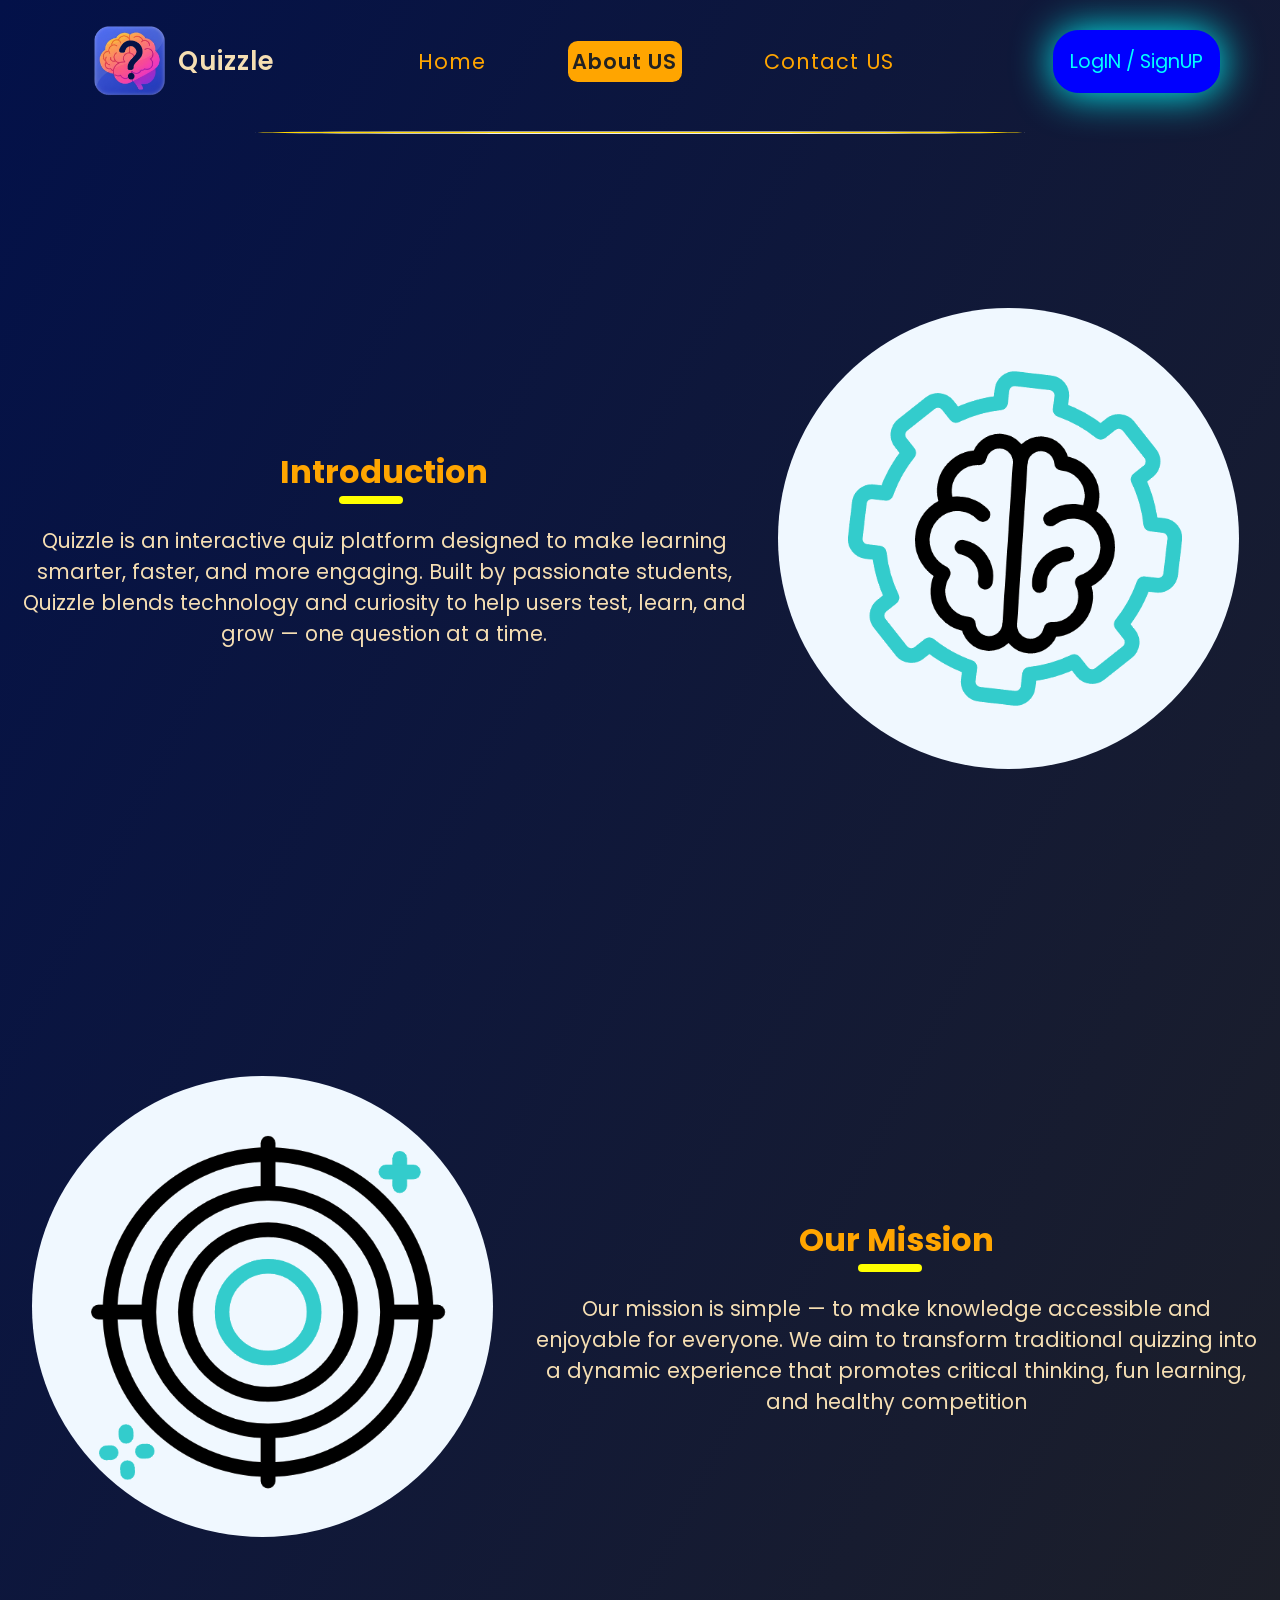
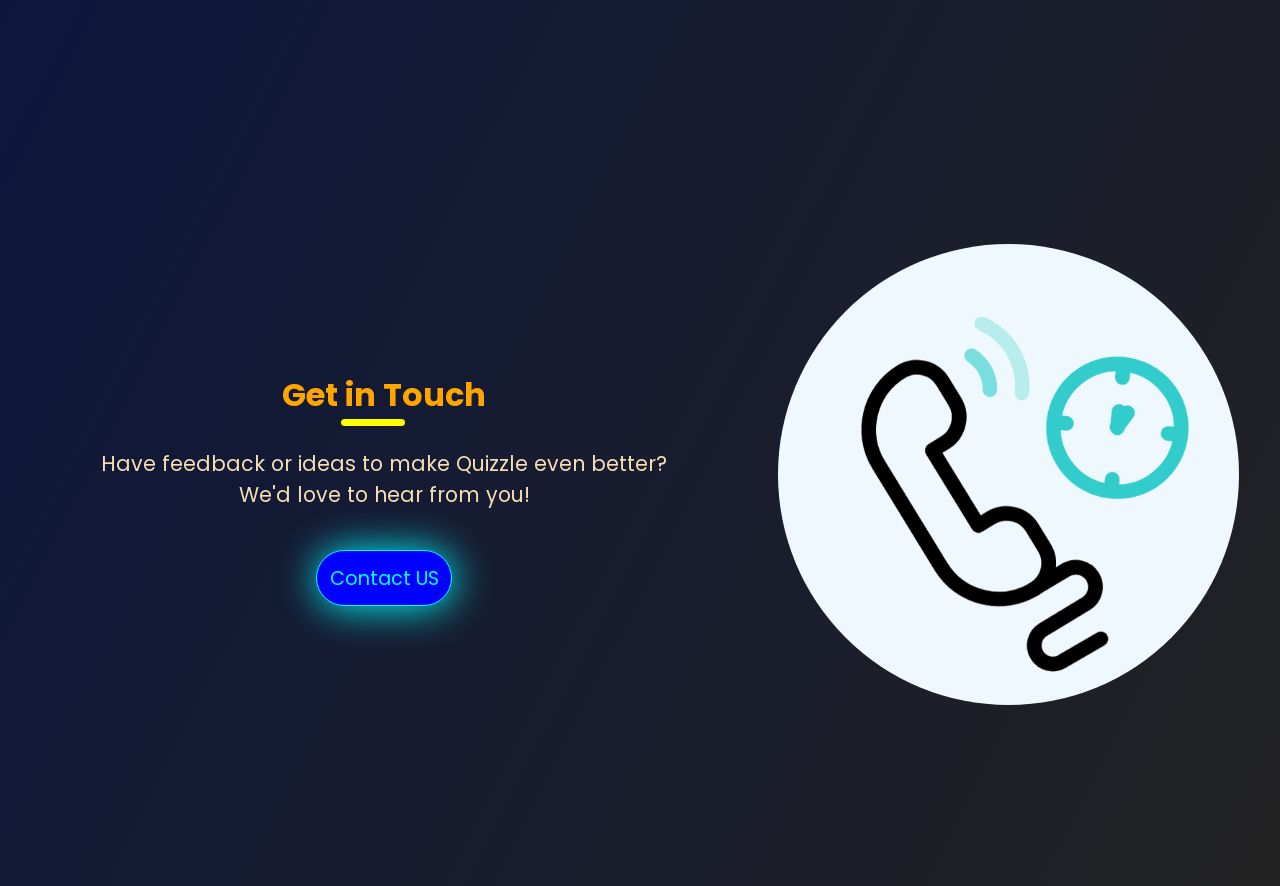
==== about-us.html @ ae9fb54c "the logo image made as a link to home page" ====
<!DOCTYPE html>
<html lang="en">
<head>
    <meta charset="UTF-8">
    <meta name="viewport" content="width=device-width, initial-scale=1.0">
    <title>About US | Quizzle</title>
    <link rel="icon" href="Assets/Images/quizzle-logo-2-bgless.png">
    <link rel="stylesheet" href="header.css">
    <link rel="stylesheet" href="about-us.css">
</head>
<body>
    <div class="gradient-sphere circle-1"></div>
    <div class="gradient-sphere circle-2"></div>
    <header>
        <div class="logo-container">
            <a href="home.html"><img class="h-logo" src="Assets/Images/quizzle-logo-2-bgless.png" alt="Logo"></a>
            <span>Quizzle</span>
        </div>
        <div class="tab-container">
            <a href="home.html" class="head-link">Home</a>
            <a href="#" class="active head-link">About US</a>
            <a href="contact.html" class="head-link">Contact US</a>
        </div>
        <div class="login-container">
            <a href="#">LogIN / SignUP</a>
        </div>
    </header>
    <hr>
    <div class="encloser even">
        <div class="left">
            <div class="content">
                <h1>Introduction</h1>
                <p>Quizzle is an interactive quiz platform designed to make learning smarter, faster, and more engaging. Built by passionate students, Quizzle blends technology and curiosity to help users test, learn, and grow — one question at a time.</p>
            </div>
        </div>
        <div class="right">
            <div class="img-container">
                <img class="rt-img" src="Assets/Images/rotating-ring-withoutbg.gif" alt="">
            </div>
        </div>
    </div>
    <div class="encloser odd">
        <div class="left">
            <div class="img-container">
                <img class="lft-img" src="Assets/Images/mission-wbg.gif" alt="">
            </div>
        </div>
        <div class="right">
            <div class="content">
                <h1>Our Mission</h1>
                <p>Our mission is simple — to make knowledge accessible and enjoyable for everyone. We aim to transform traditional quizzing into a dynamic experience that promotes critical thinking, fun learning, and healthy competition</p>
            </div>
        </div>
    </div>
    <div class="encloser even">
        <div class="left">
            <div class="content">
                <h1>Get in Touch</h1>
                <p>Have feedback or ideas to make Quizzle even better?<br>We'd love to hear from you!</p>
                <a href="contact.html">Contact US</a>
            </div>
        </div>
        <div class="right">
            <div class="img-container">
                <img class="rt-img" src="Assets/Images/contact-us-wbg.gif" alt="">
            </div>
        </div>
    </div>
</body>
</html>
---- header.css ----
header{
    width: 100dvw;
    height: 13dvh;
    /* border: 2px solid red; */
    padding: .2rem 1rem;
    display: grid;
    grid-template-columns: 25% 50% 25%;
    justify-content: space-between;
    align-items: center;
}
.logo-container{
    display: flex;
    justify-content: center;
    /* border: 2px solid green; */
    align-items: center;
}
.logo-container span{
    font-size: 1.6rem;
    font-weight: 600;
    color: wheat;
    letter-spacing: 1px;
}
.h-logo{
    width: 100px;
}
.head-link{
    color: orange;
    padding: .3rem;
}
.head-link:hover{
    color: yellow;
}
.active{
    background-color: orange;
    color: #222;
    font-weight: 600;
    padding: .3rem;
    border-radius: .6rem;
    transition: all 1s;
}
.active:hover{
    color: #223;
    box-shadow: 1px 1px 40px orange;
}
.tab-container a{
    letter-spacing: 1px;
    font-size: 1.3rem;

}
a{
    text-decoration: none;
    font-size: 1.2rem;
}
.tab-container{
    display: flex;
    justify-content: space-evenly;
}
.login-container{
    display: flex;
    justify-content: center;
    align-items: center;
    /* border: 2px solid green; */
}
.login-container a{
    padding: 1rem;
    background: blue;
    color: aqua;
    border-radius: 1.6rem;
    transition: all 1s;
    border: .1px solid blue;
    box-shadow: 1px 1px 40px aqua;
}
.login-container a:hover{
    background: aqua;
    color: blue;
    border: .1px solid aqua;
    box-shadow: 1px 1px 40px blue;
}
hr{
    width: 60dvw;
    text-align: center;
    border-radius: 50%;
    height: 1px;
    margin: 0 auto;
    background: gold;
    margin-top: .5rem;
    animation-name: hrExpand;
    animation-duration: 1.4s;
    animation-direction: alternate;
}
@keyframes hrExpand {
    from{
        width: 0;
    }
}
---- about-us.css ----
@import url('https://fonts.googleapis.com/css2?family=Poppins&display=swap');
*{
    margin: 0;
    padding: 0;
    font-family: "Poppins", sans-serif;
}
body{
    background: linear-gradient(to bottom right, #031149,#222);
    min-height: 100dvh;
    min-width: 100dvw;
    overflow-x: hidden;
}
.even{
    display: grid;
    grid-template-columns: 60% 40%;
}
.odd{
    display: grid;
    grid-template-columns: 40% 60%;
}
.encloser{
    margin: 3rem 0;
    align-items: center;
    justify-content: center;
    min-width: 100dvw;
    min-height: 80dvh;
}
.left{
    padding: 5rem 0;
    display: flex;
    flex-direction: column;
    justify-content: center;
}
.content h1{
    text-align: center;
    color: orange;
    padding: 1.3rem;
    position: relative;
}
.content h1::after{
    content: '';
    position: absolute;
    width: 0;
    background: yellow;
    border-radius: 2rem;
    animation-name: mover;
    animation-duration: 1.4s;
    animation-iteration-count: 1;
    animation-delay: 2s;
    animation-fill-mode: forwards;
    animation-direction: alternate;
    height: .8dvh;
    top: 4.3rem;
    left: 5rem;
}
@keyframes mover {
    to{
        width: 5dvw;
    }
}
.content p{
    color: wheat;
    padding: .5rem 1.3rem;
    font-size: 1.29rem;
    text-align: center;
}
.right{
    display: flex;
    align-items: center;
    justify-content: center;
}
.lft-img{
    margin-left: 2rem;
}
.rt-img{
    margin-right: 2rem;
}
.img-container img{
    width: 36dvw;
    background: aliceblue;
    border-radius: 50%;
    animation-name: imgAppear;
    animation-duration: 1.2s;
    animation-fill-mode: forwards;
}
@keyframes imgAppear {
    from{
        transform: scale(0) translate(2000px);
    }
}
.content{
    display: flex;
    flex-direction: column;
    align-items: center;
    justify-content: center;
    animation-name: cntAppear;
    animation-duration: 1.2s;
    animation-fill-mode: forwards;
}
@keyframes cntAppear {
    from{
        transform: scale(0) translate(-2000px);
    }
}
.content a{
    text-align: center;
    padding: .8rem;
    background: blue;
    margin-top: 2rem;
    color: aqua;
    border-radius: 2rem;
    border: .01px solid aqua;
    box-shadow: 1px 1px 40px aqua;
    transition: all 1s;
}
.content a:hover{
    color: blue;
    background: aqua;
    box-shadow: 1px 1px 40px blue;
    border: .01px solid blue;
}
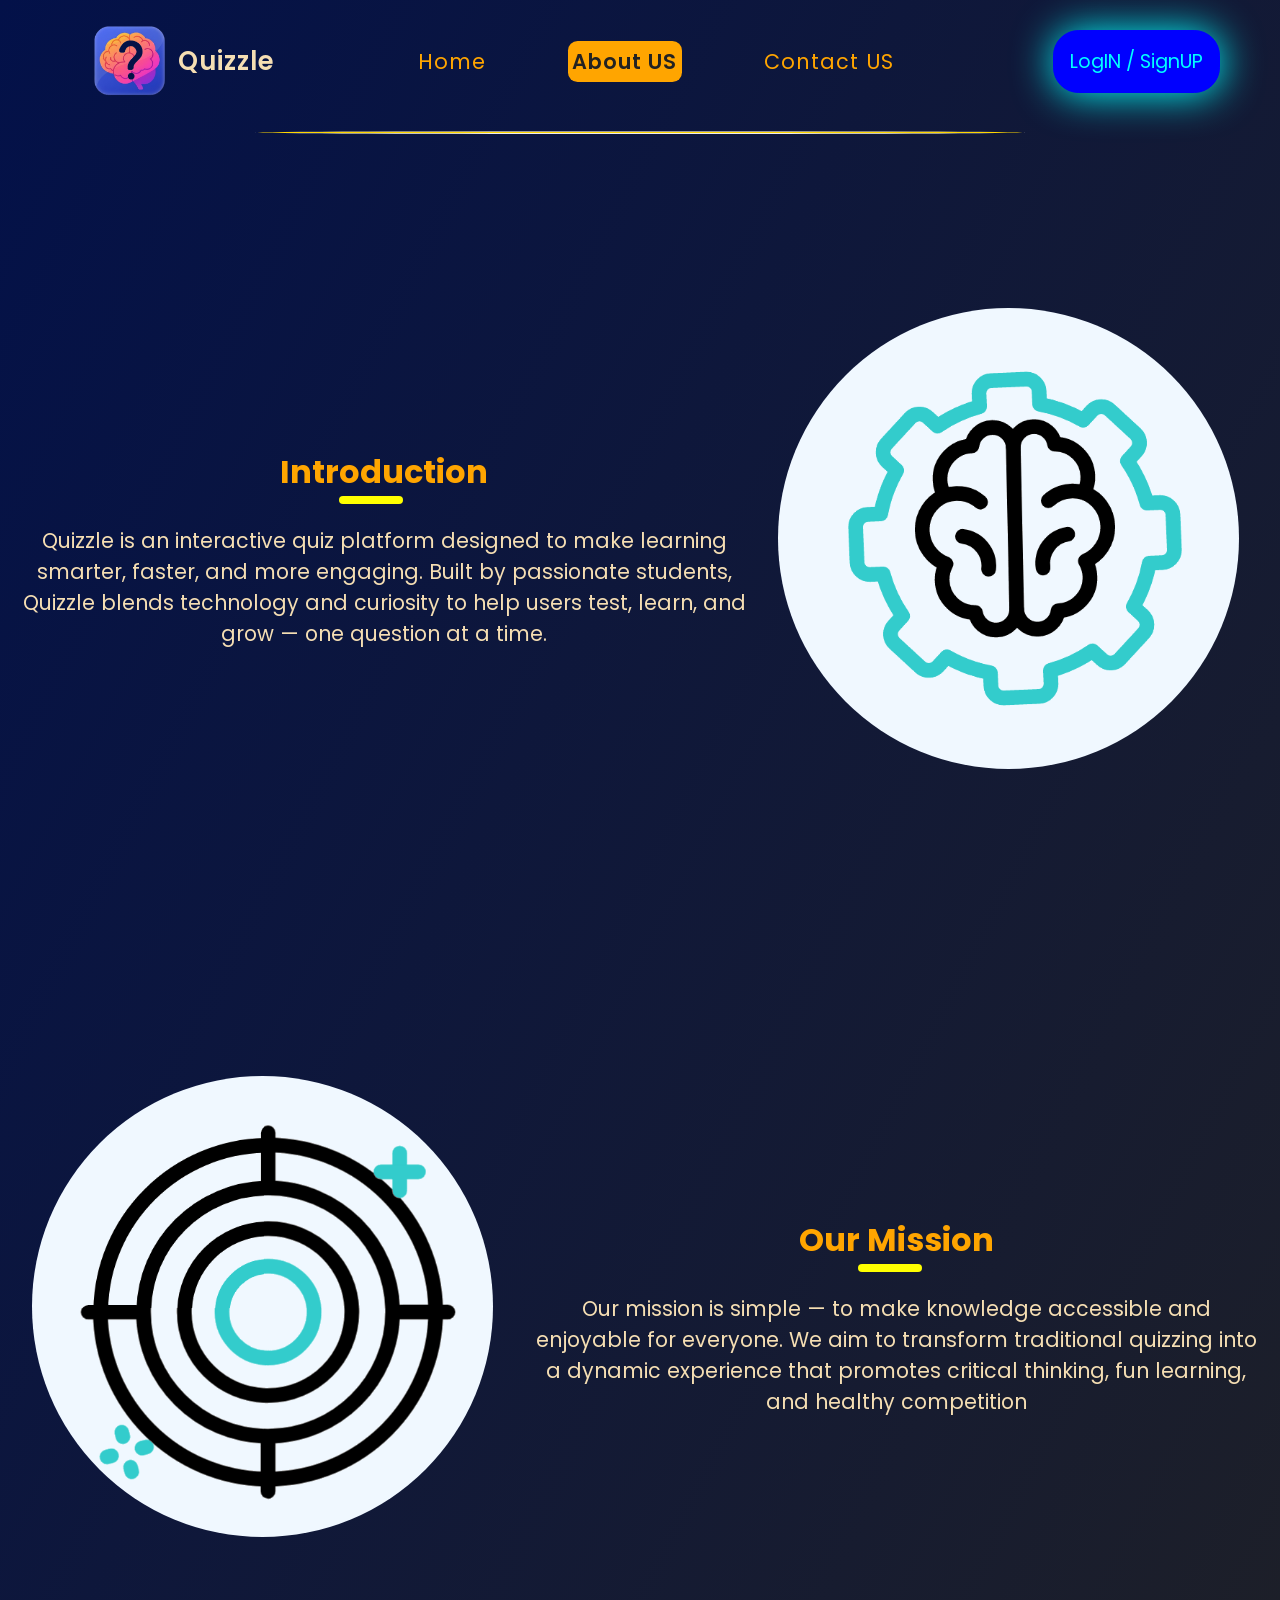
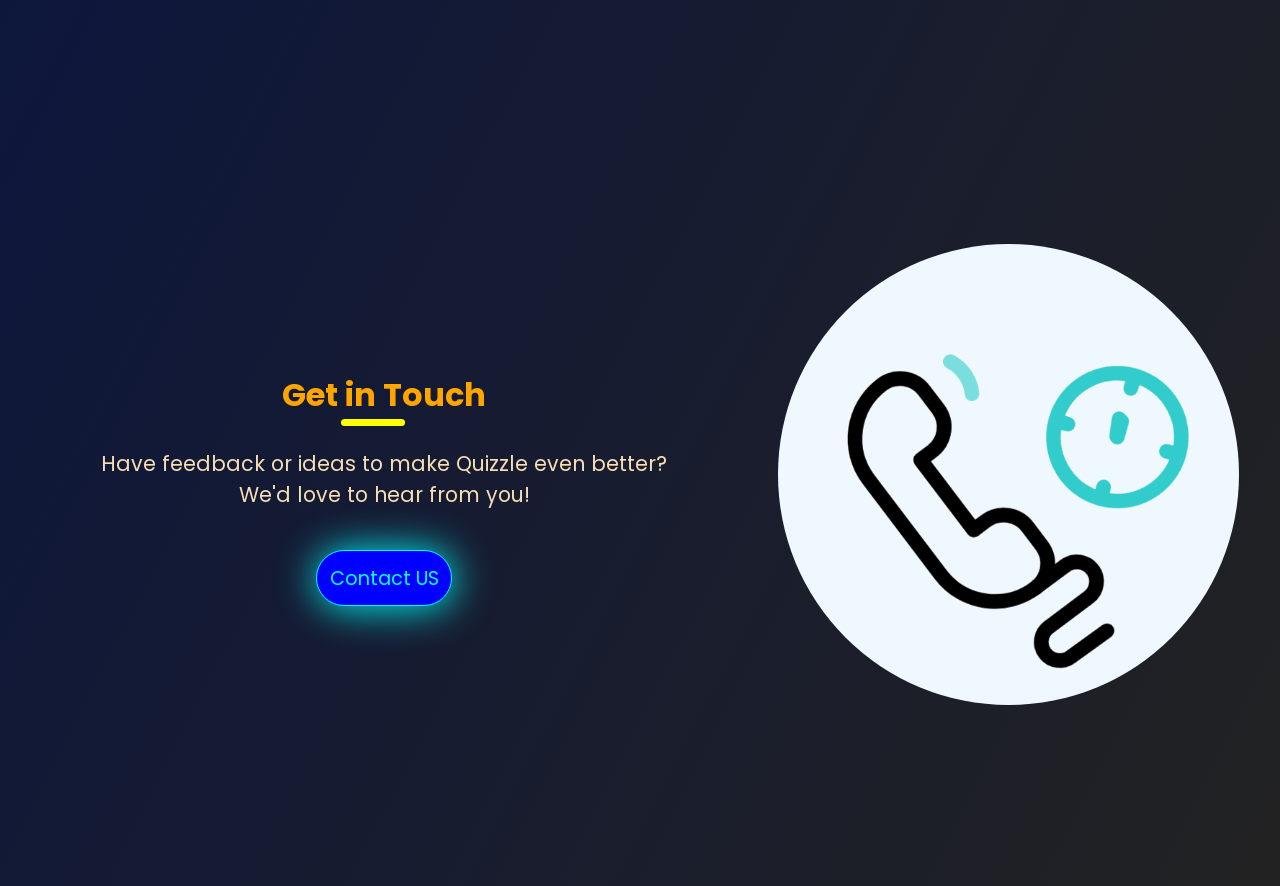
==== commit 505dda1e: "all pages are linked properly" ====
--- a/about-us.html
+++ b/about-us.html
@@ -22,7 +22,7 @@
             <a href="contact.html" class="head-link">Contact US</a>
         </div>
         <div class="login-container">
-            <a href="#">LogIN / SignUP</a>
+            <a href="login-page.html">LogIN / SignUP</a>
         </div>
     </header>
     <hr>
--- a/header.css
+++ b/header.css
@@ -1,3 +1,9 @@
+@import url('https://fonts.googleapis.com/css2?family=Poppins&display=swap');
+*{
+    margin: 0;
+    padding: 0;
+    font-family: "Poppins", sans-serif;
+}
 header{
     width: 100dvw;
     height: 13dvh;
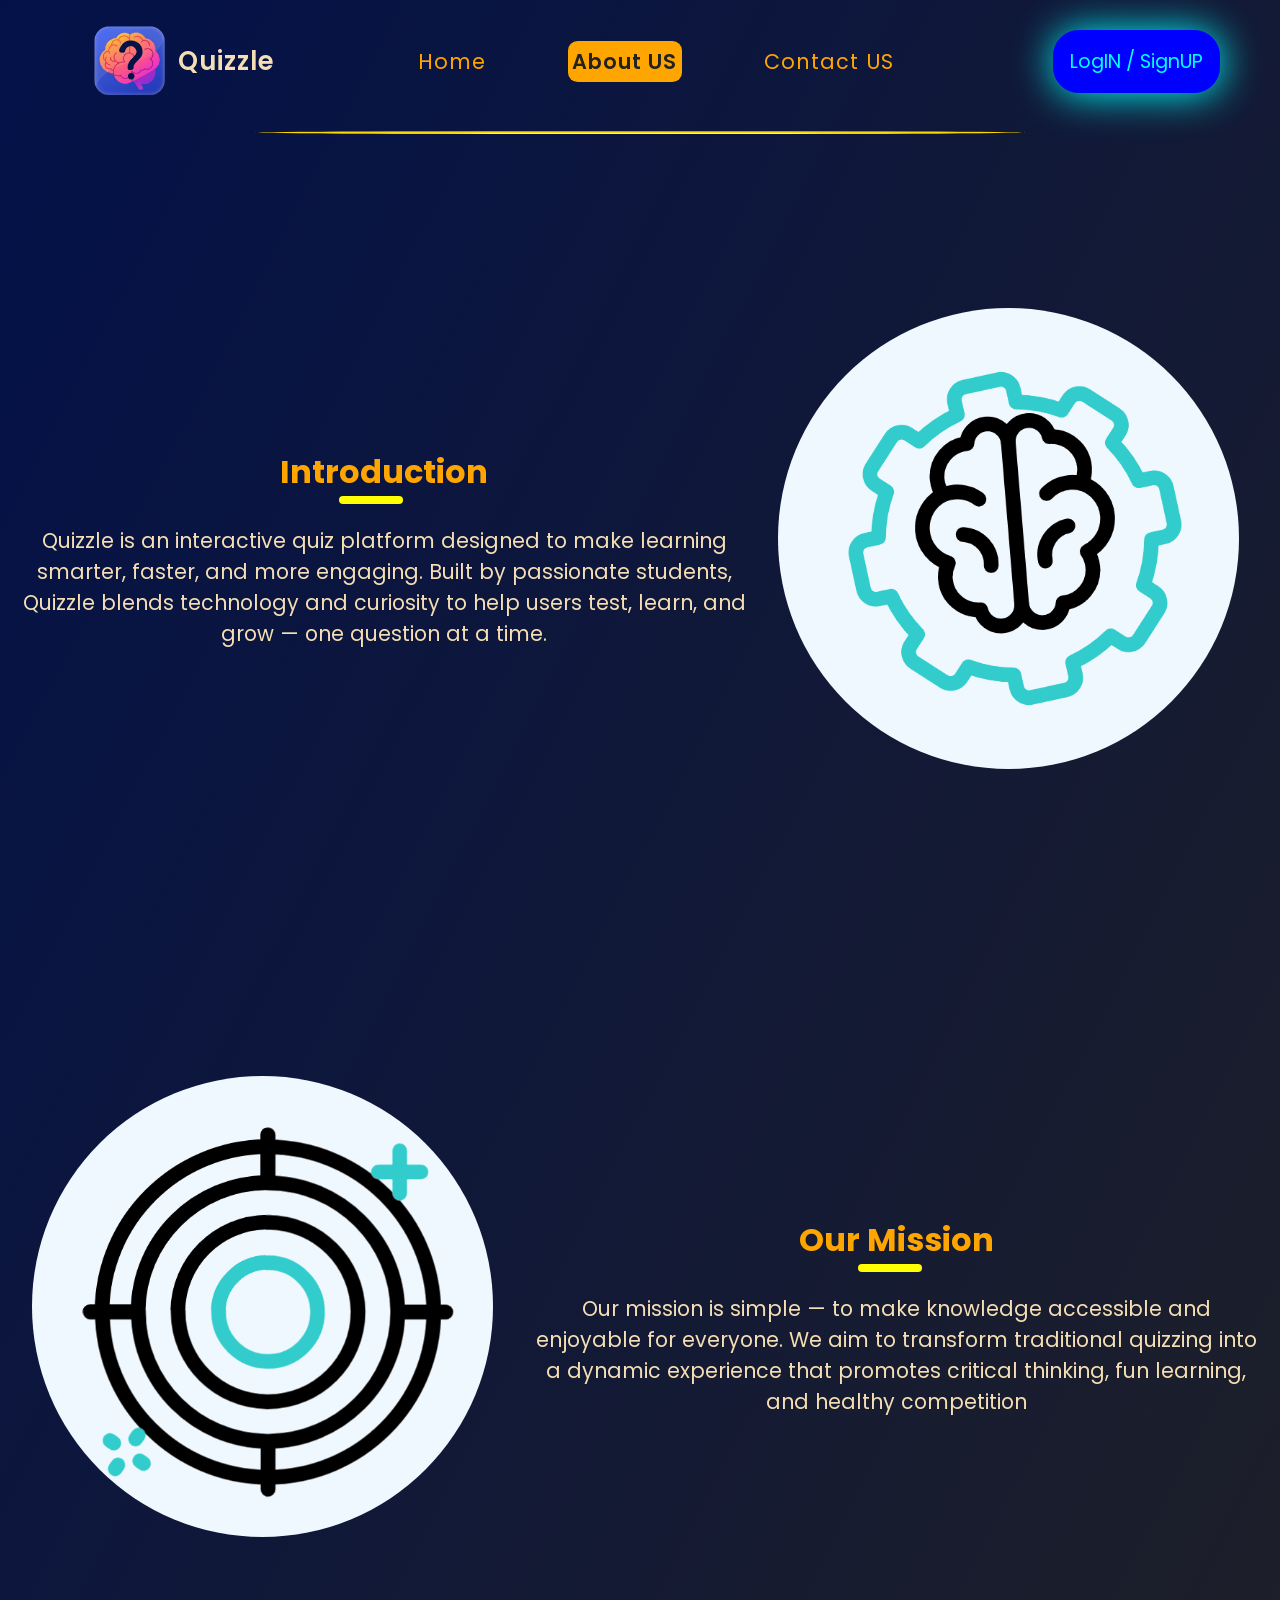
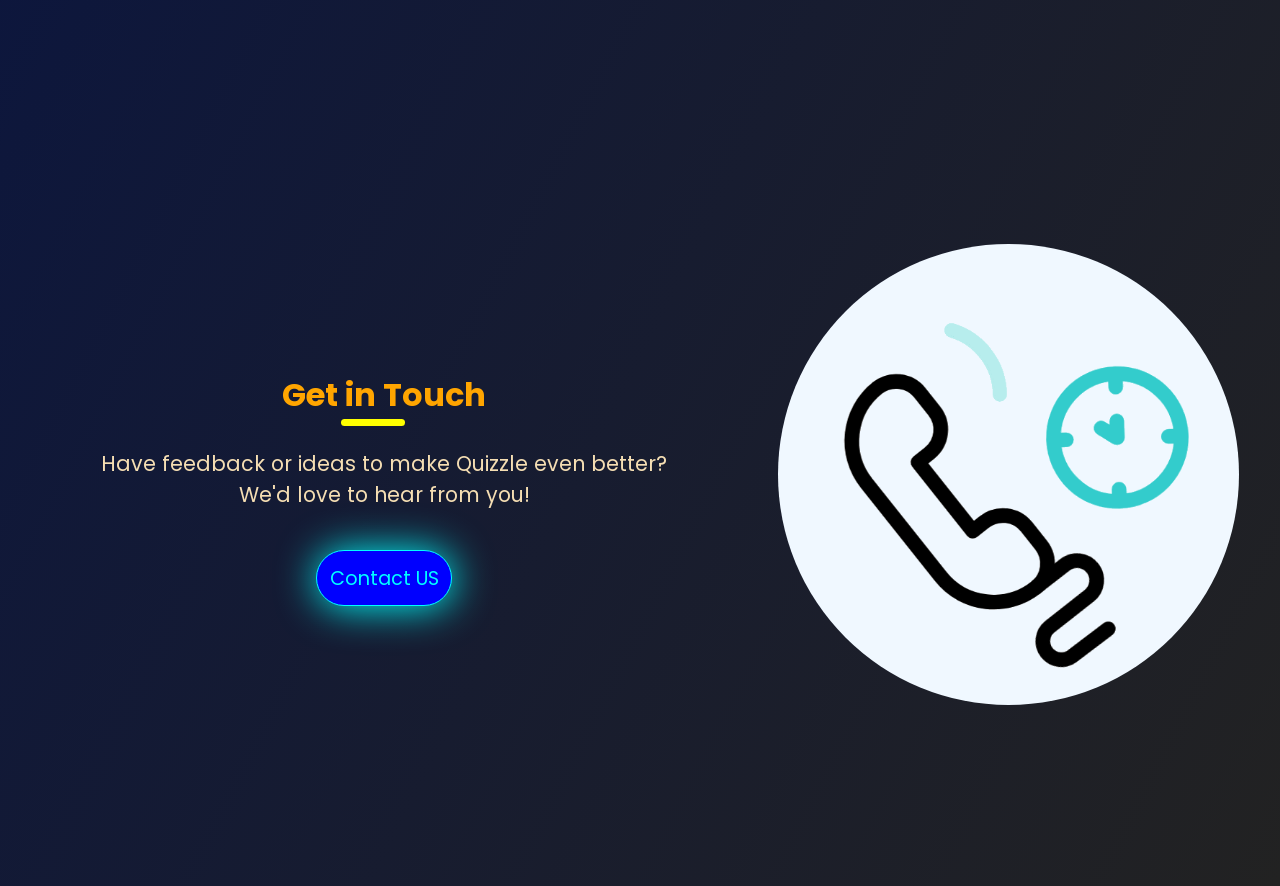
==== commit 9c35169f: "used local storage for storing login information" ====
--- a/about-us.html
+++ b/about-us.html
@@ -22,7 +22,7 @@
             <a href="contact.html" class="head-link">Contact US</a>
         </div>
         <div class="login-container">
-            <a href="login-page.html">LogIN / SignUP</a>
+            <a id="dynBtn" href="login-page.html">LogIN / SignUP</a>
         </div>
     </header>
     <hr>
@@ -66,5 +66,12 @@
             </div>
         </div>
     </div>
+    <script>
+        if(localStorage.getItem('fName') != null){
+            let dynBtn = document.getElementById('dynBtn');
+            dynBtn.innerHTML = "Dashboard";
+            dynBtn.href = "myprofile.html";
+        }
+    </script>
 </body>
 </html>
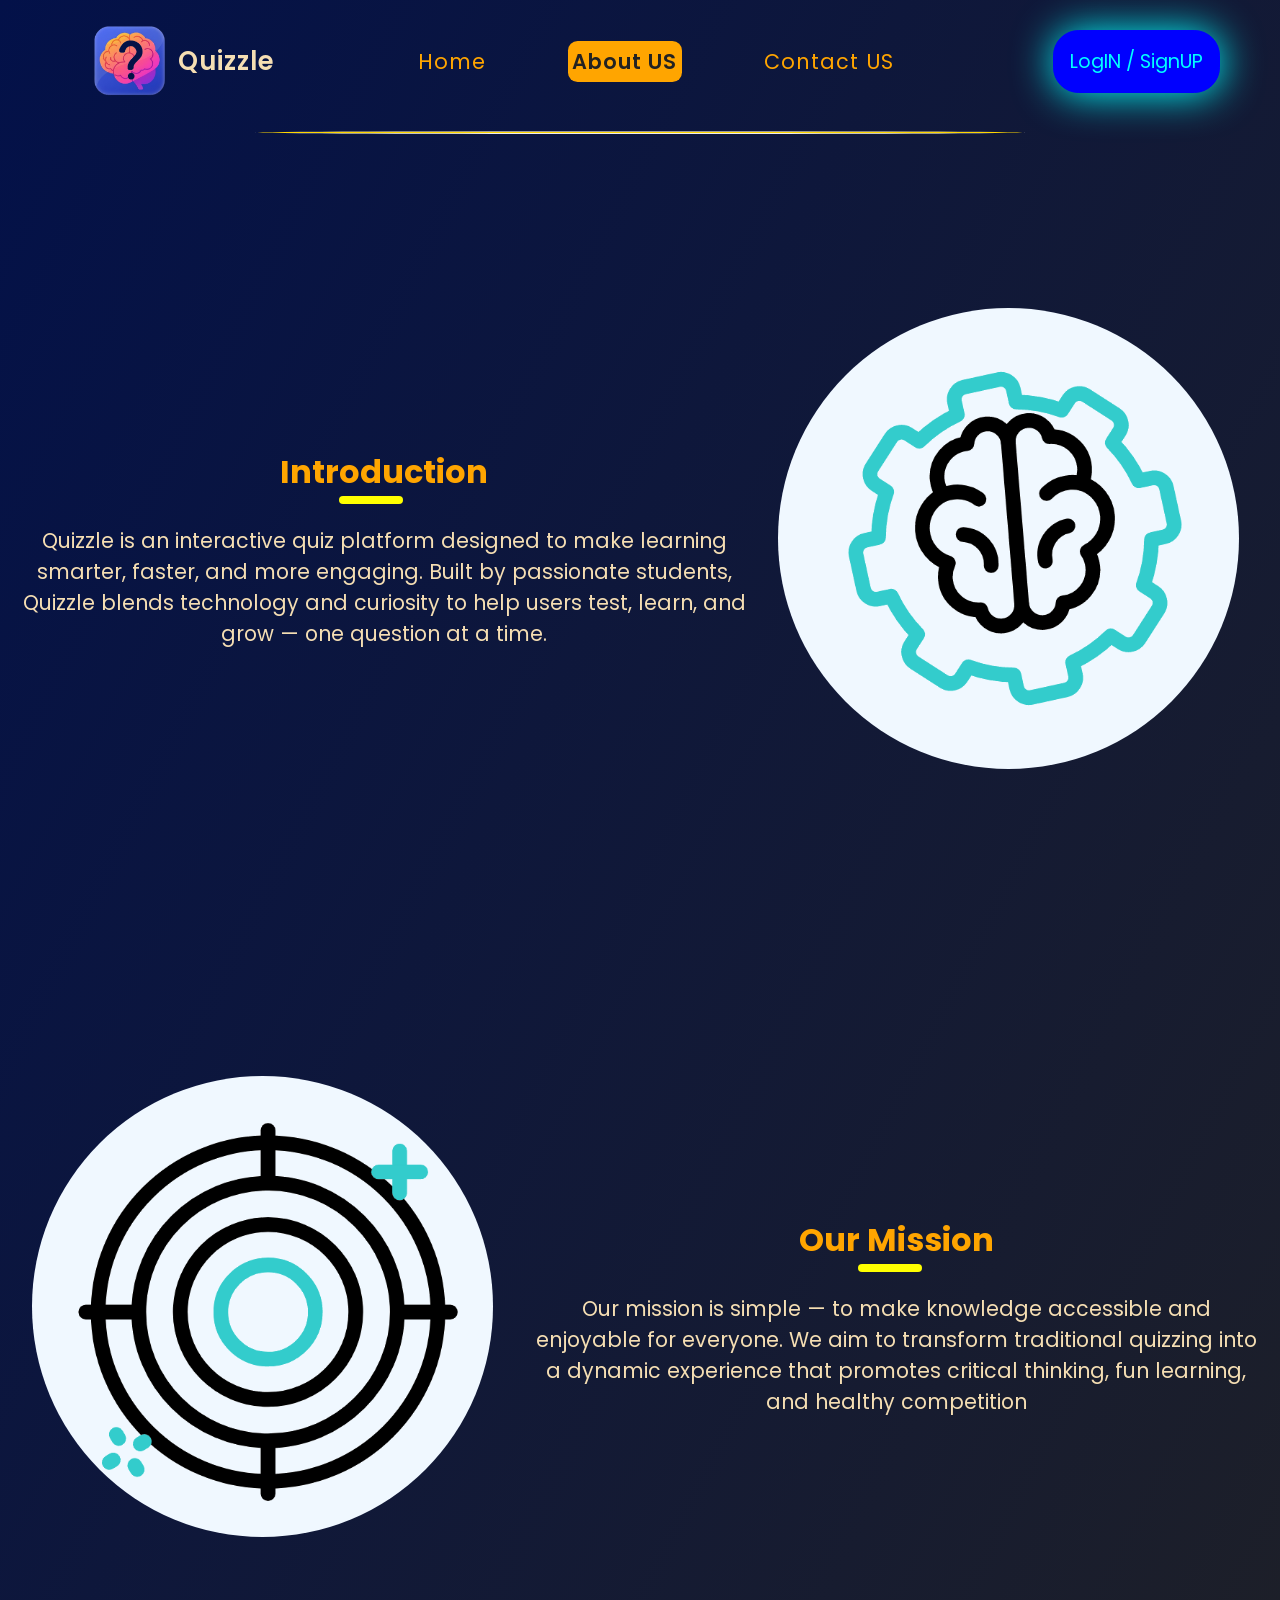
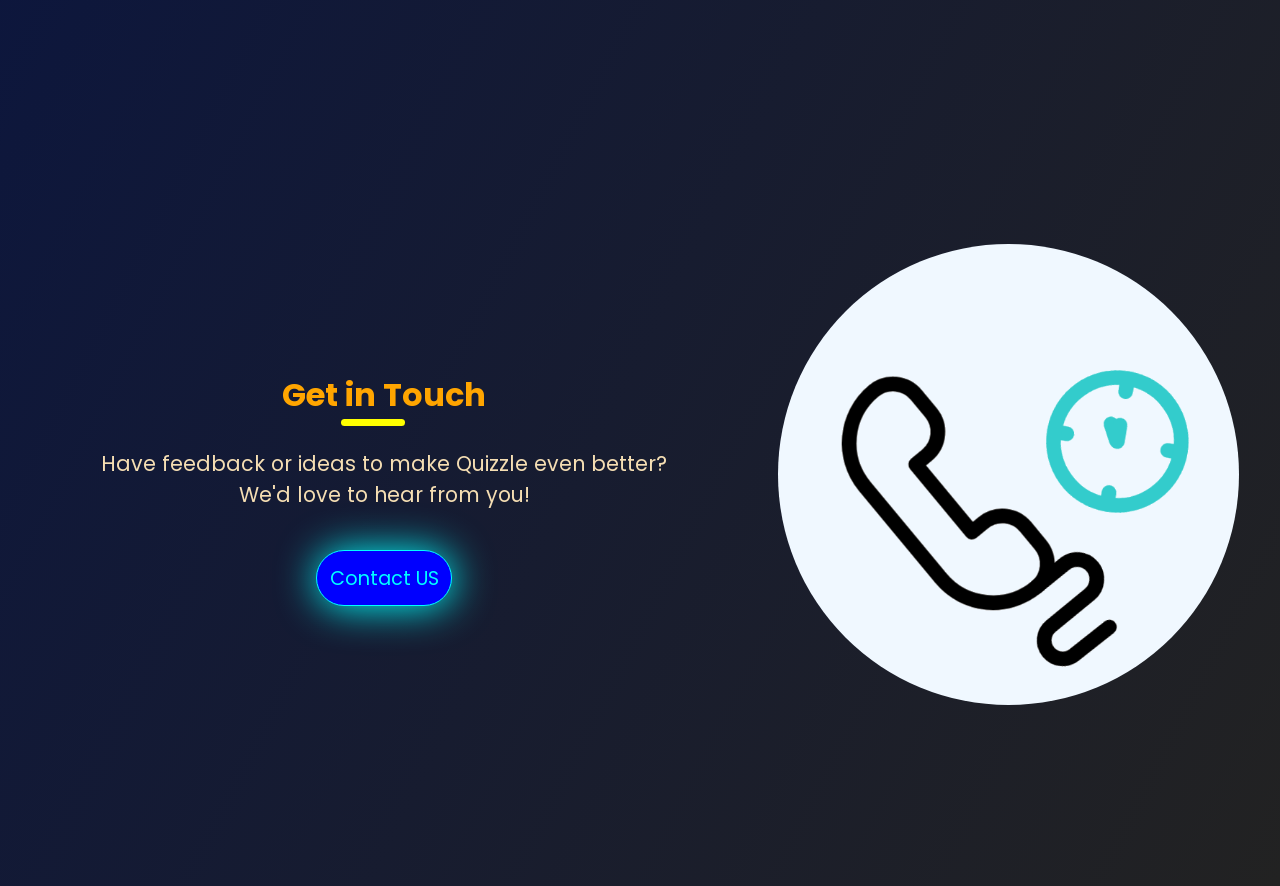
==== commit d422e3b0: "File names changed from home.html to index.html" ====
--- a/about-us.html
+++ b/about-us.html
@@ -13,11 +13,11 @@
     <div class="gradient-sphere circle-2"></div>
     <header>
         <div class="logo-container">
-            <a href="home.html"><img class="h-logo" src="Assets/Images/quizzle-logo-2-bgless.png" alt="Logo"></a>
+            <a href="index.html"><img class="h-logo" src="Assets/Images/quizzle-logo-2-bgless.png" alt="Logo"></a>
             <span>Quizzle</span>
         </div>
         <div class="tab-container">
-            <a href="home.html" class="head-link">Home</a>
+            <a href="index.html" class="head-link">Home</a>
             <a href="#" class="active head-link">About US</a>
             <a href="contact.html" class="head-link">Contact US</a>
         </div>
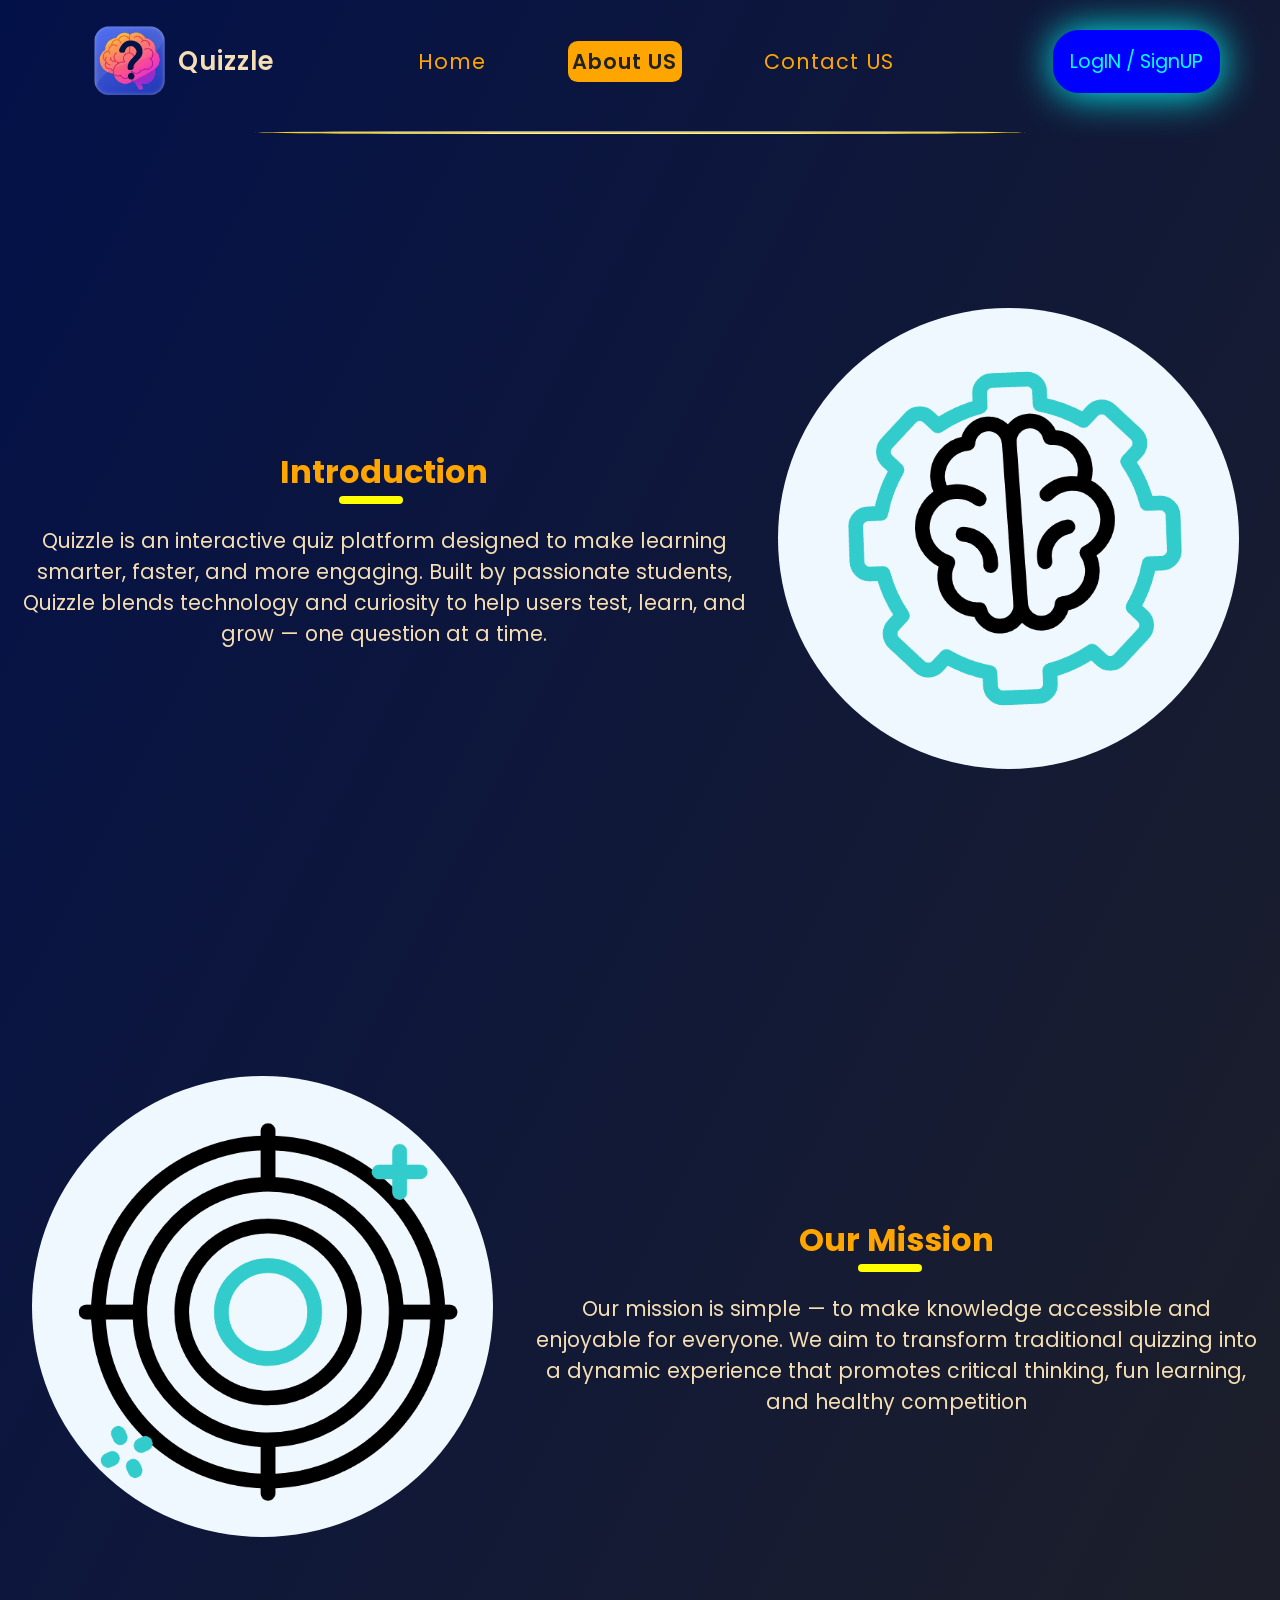
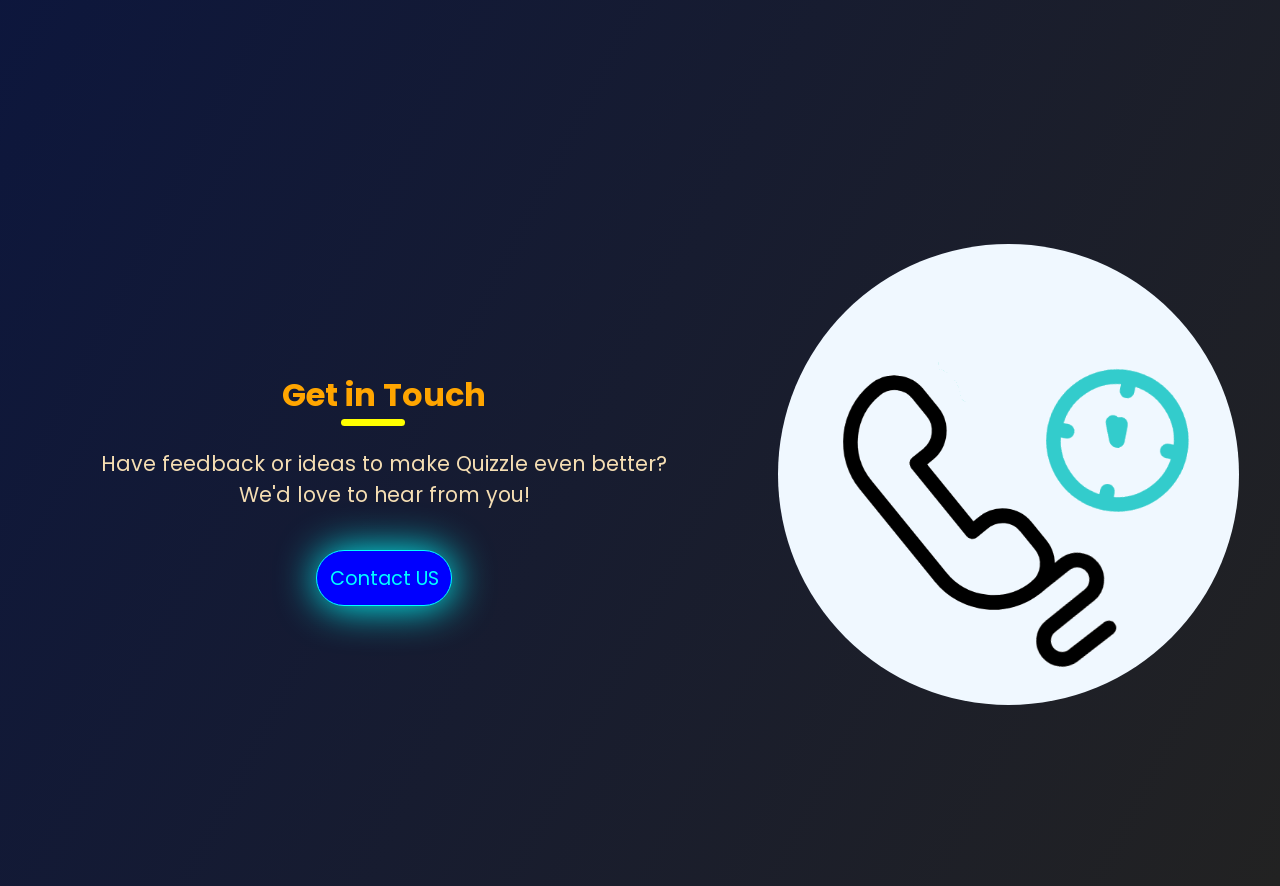
==== commit 379e9fd8: "links update and some minor fixes" ====
--- a/about-us.html
+++ b/about-us.html
@@ -66,12 +66,6 @@
             </div>
         </div>
     </div>
-    <script>
-        if(localStorage.getItem('fName') != null){
-            let dynBtn = document.getElementById('dynBtn');
-            dynBtn.innerHTML = "Dashboard";
-            dynBtn.href = "myprofile.html";
-        }
-    </script>
+    <script src="general.js"></script>
 </body>
 </html>
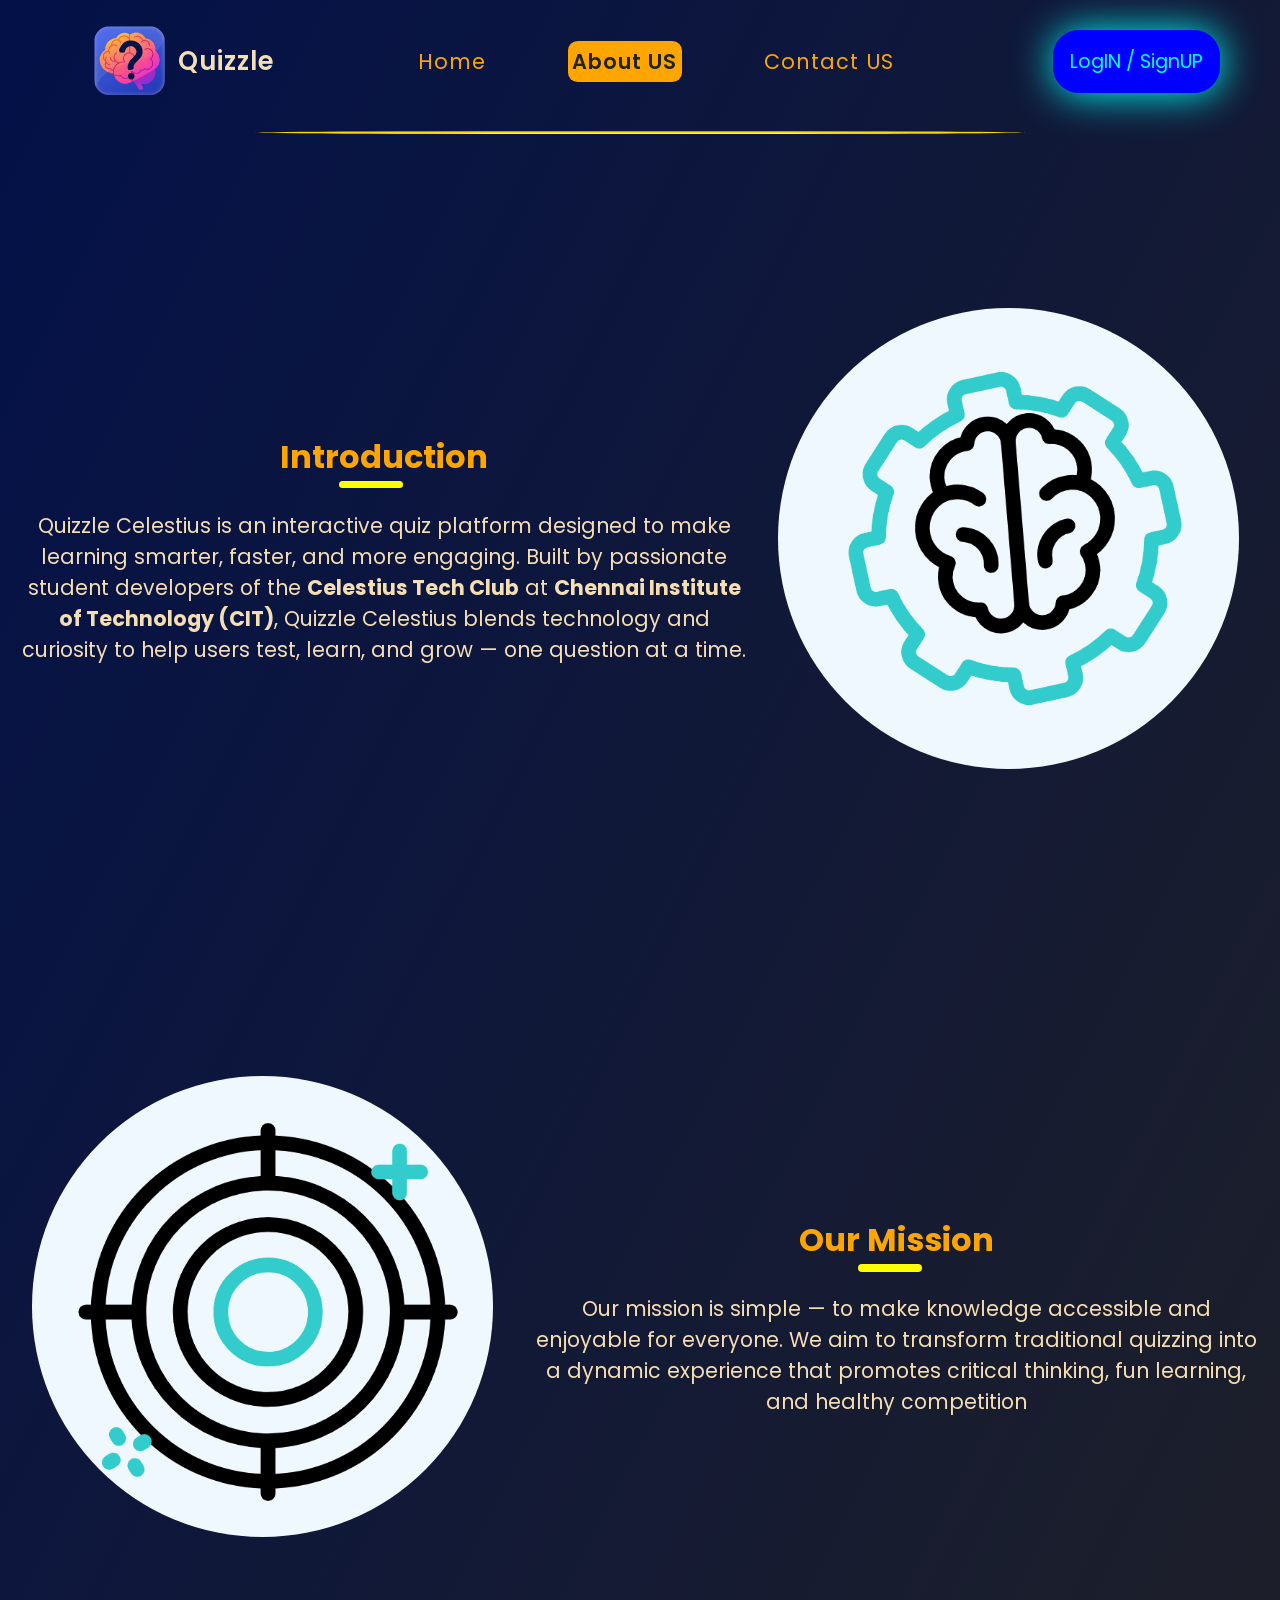
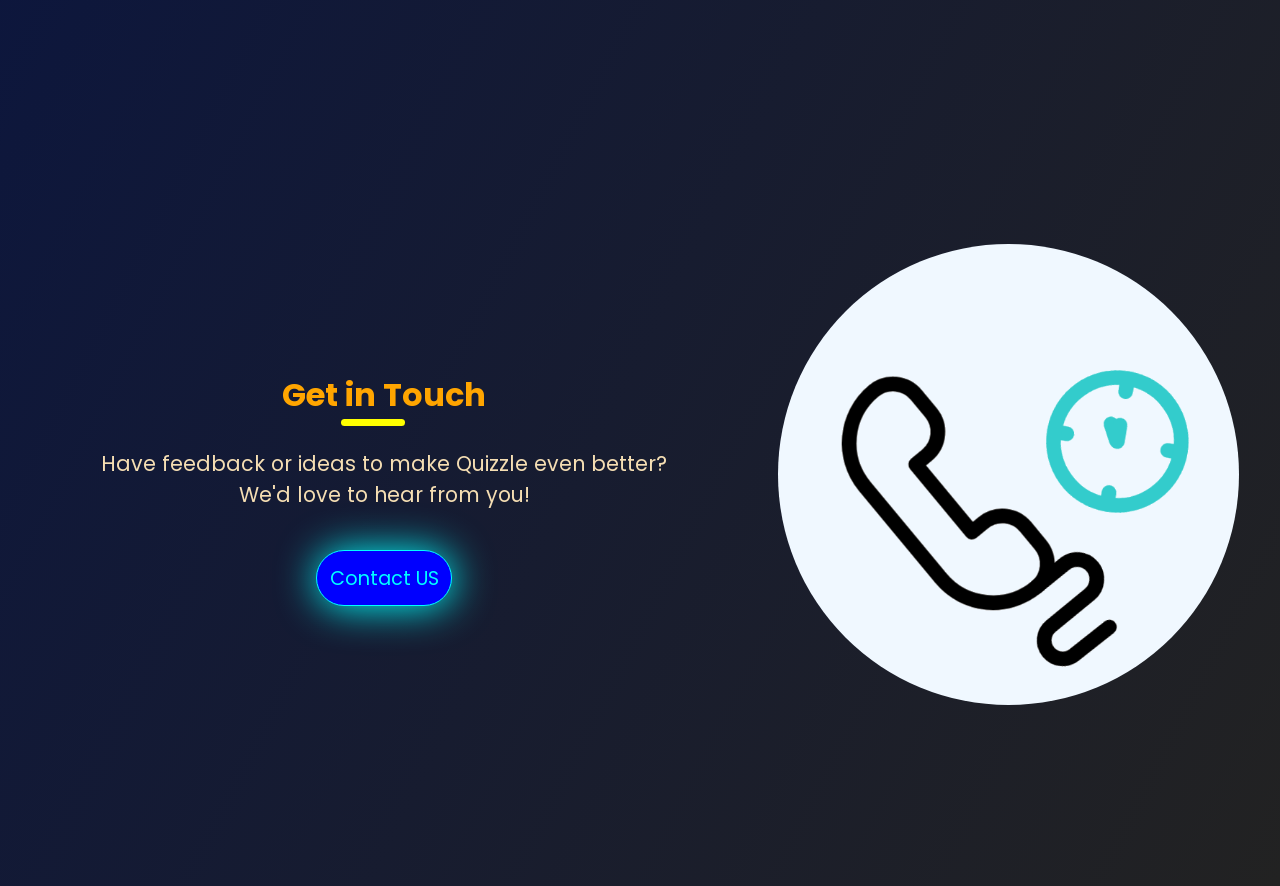
==== commit 5805740c: "SEO Optimization" ====
--- a/about-us.html
+++ b/about-us.html
@@ -3,7 +3,26 @@
 <head>
     <meta charset="UTF-8">
     <meta name="viewport" content="width=device-width, initial-scale=1.0">
-    <title>About US | Quizzle</title>
+    <title>About Us | Quizzle Celestius - Student Learning Platform by CIT</title>
+    <meta name="description" content="Learn about Quizzle Celestius, an interactive quiz platform created by the students of Celestius Tech Club at Chennai Institute of Technology (CIT) to make learning accessible, fun, and fast.">
+    <meta name="keywords" content="About Quizzle Celestius, Chennai Institute of Technology, CIT, Celestius Tech Club, student project, interactive quiz, about us">
+    <meta name="robots" content="index, follow">
+    <link rel="canonical" href="https://quizzle-celestius.netlify.app/about-us.html">
+
+    <!-- Open Graph -->
+    <meta property="og:type" content="website">
+    <meta property="og:url" content="https://quizzle-celestius.netlify.app/about-us.html">
+    <meta property="og:title" content="About Us | Quizzle Celestius - Student Learning Platform by CIT">
+    <meta property="og:description" content="Learn about Quizzle Celestius, an interactive quiz platform created by the students of Celestius Tech Club at Chennai Institute of Technology (CIT).">
+    <meta property="og:image" content="https://quizzle-celestius.netlify.app/Assets/Images/quizzle-logo-2-bgless.png">
+
+    <!-- Twitter -->
+    <meta property="twitter:card" content="summary_large_image">
+    <meta property="twitter:url" content="https://quizzle-celestius.netlify.app/about-us.html">
+    <meta property="twitter:title" content="About Us | Quizzle Celestius - Student Learning Platform by CIT">
+    <meta property="twitter:description" content="Learn about Quizzle Celestius, an interactive quiz platform created by the students of Celestius Tech Club at Chennai Institute of Technology (CIT).">
+    <meta property="twitter:image" content="https://quizzle-celestius.netlify.app/Assets/Images/quizzle-logo-2-bgless.png">
+
     <link rel="icon" href="Assets/Images/quizzle-logo-2-bgless.png">
     <link rel="stylesheet" href="header.css">
     <link rel="stylesheet" href="about-us.css">
@@ -29,8 +48,8 @@
     <div class="encloser even">
         <div class="left">
             <div class="content">
-                <h1>Introduction</h1>
-                <p>Quizzle is an interactive quiz platform designed to make learning smarter, faster, and more engaging. Built by passionate students, Quizzle blends technology and curiosity to help users test, learn, and grow — one question at a time.</p>
+                 <h1>Introduction</h1>
+                 <p>Quizzle Celestius is an interactive quiz platform designed to make learning smarter, faster, and more engaging. Built by passionate student developers of the <strong>Celestius Tech Club</strong> at <strong>Chennai Institute of Technology (CIT)</strong>, Quizzle Celestius blends technology and curiosity to help users test, learn, and grow — one question at a time.</p>
             </div>
         </div>
         <div class="right">
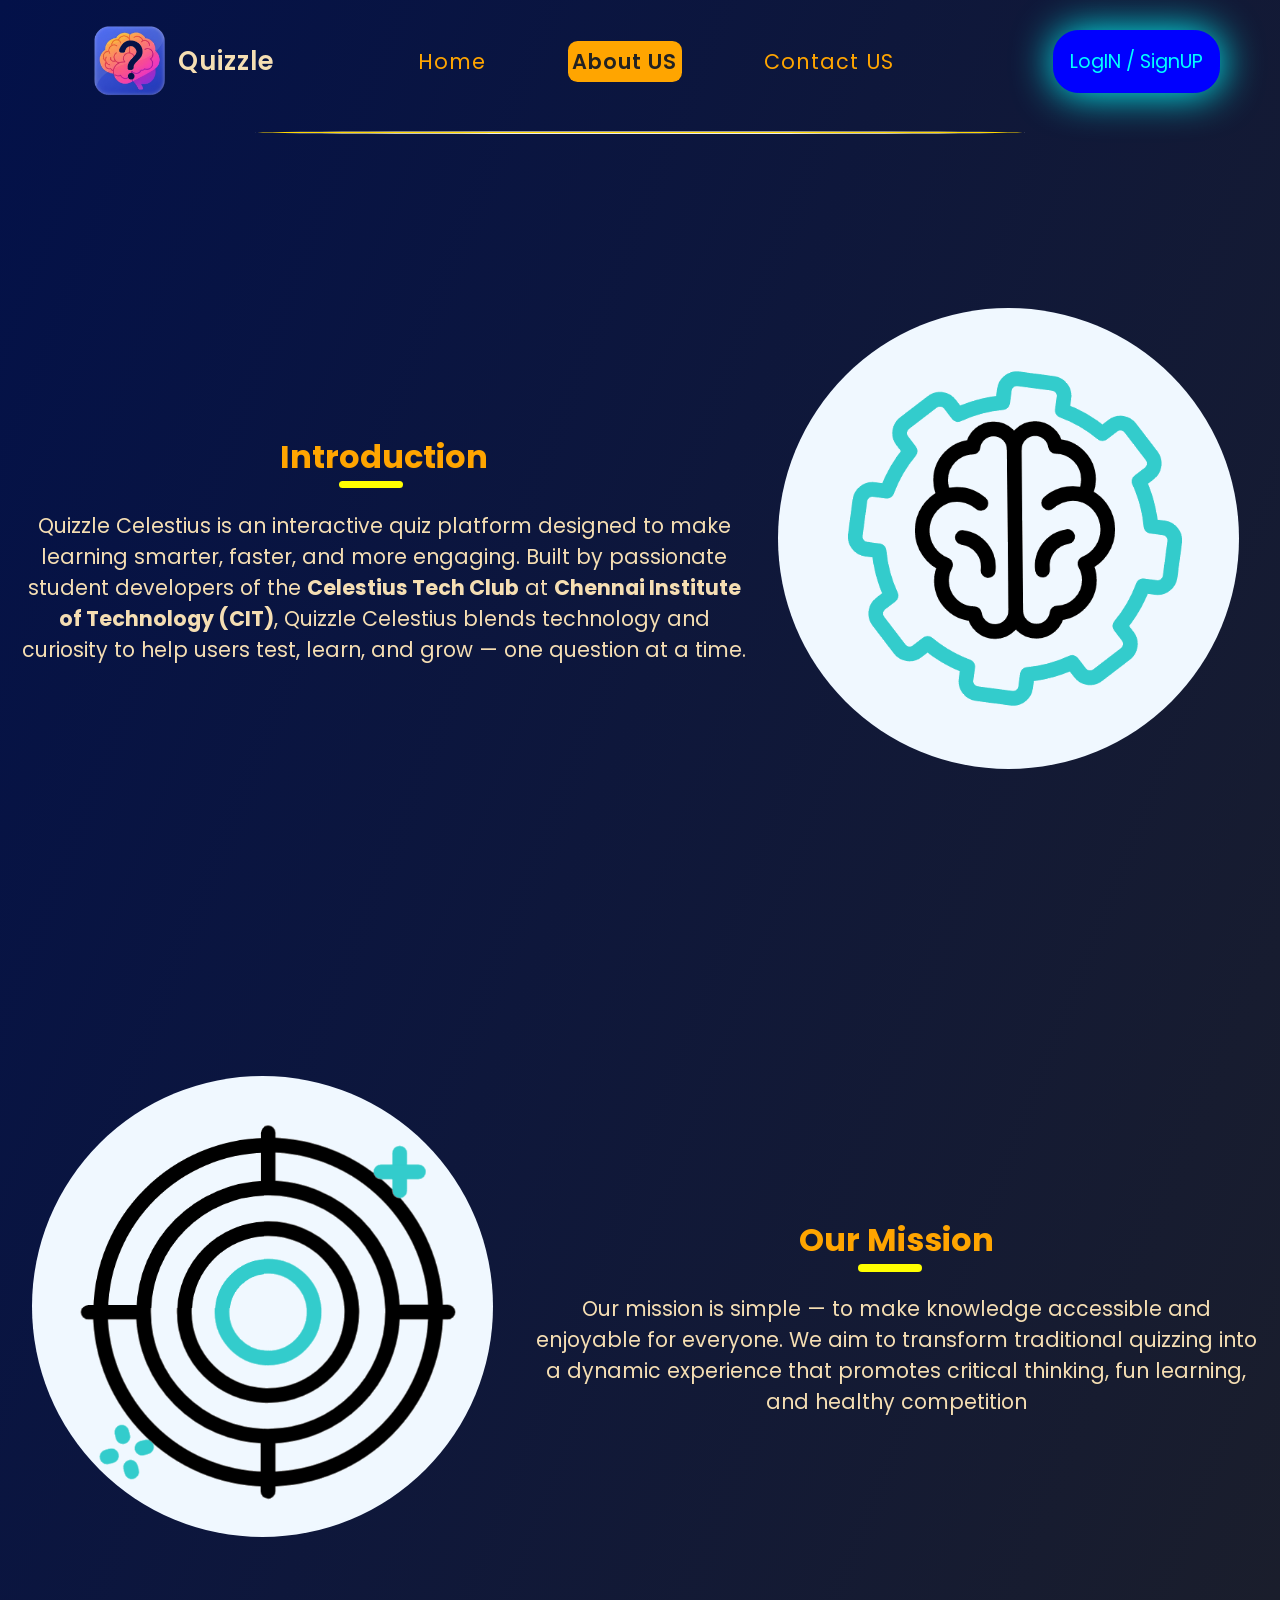
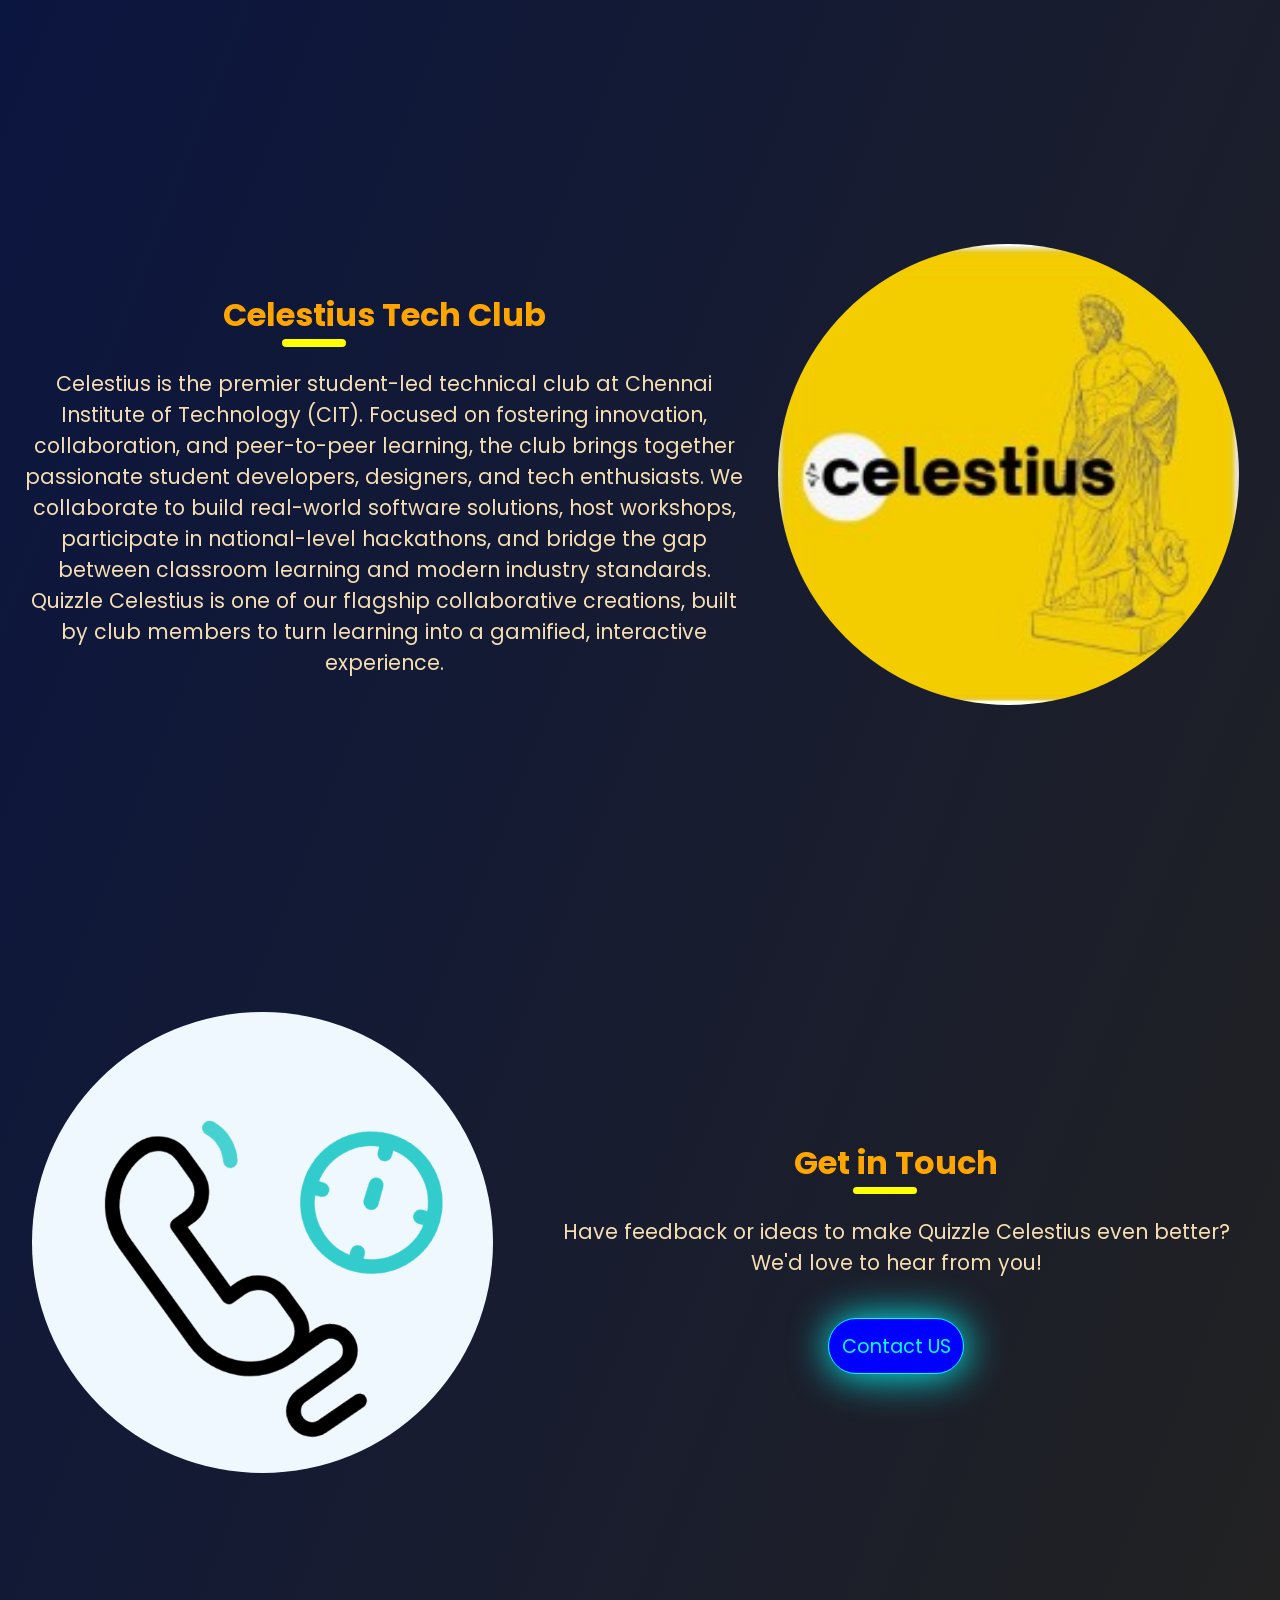
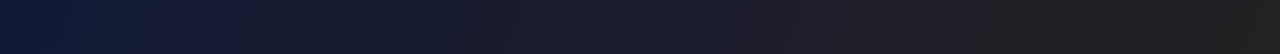
==== commit e6698a03: "seo steps" ====
--- a/about-us.html
+++ b/about-us.html
@@ -74,14 +74,27 @@
     <div class="encloser even">
         <div class="left">
             <div class="content">
-                <h1>Get in Touch</h1>
-                <p>Have feedback or ideas to make Quizzle even better?<br>We'd love to hear from you!</p>
-                <a href="contact.html">Contact US</a>
+                <h1>Celestius Tech Club</h1>
+                <p>Celestius is the premier student-led technical club at Chennai Institute of Technology (CIT). Focused on fostering innovation, collaboration, and peer-to-peer learning, the club brings together passionate student developers, designers, and tech enthusiasts. We collaborate to build real-world software solutions, host workshops, participate in national-level hackathons, and bridge the gap between classroom learning and modern industry standards. Quizzle Celestius is one of our flagship collaborative creations, built by club members to turn learning into a gamified, interactive experience.</p>
             </div>
         </div>
         <div class="right">
             <div class="img-container">
-                <img class="rt-img" src="Assets/Images/contact-us-wbg.gif" alt="">
+                <img class="rt-img" src="Assets/Images/celestius-logo.jpeg" alt="Celestius Tech Club CIT">
+            </div>
+        </div>
+    </div>
+    <div class="encloser odd">
+        <div class="left">
+            <div class="img-container">
+                <img class="lft-img" src="Assets/Images/contact-us-wbg.gif" alt="Contact Us">
+            </div>
+        </div>
+        <div class="right">
+            <div class="content">
+                <h1>Get in Touch</h1>
+                <p>Have feedback or ideas to make Quizzle Celestius even better?<br>We'd love to hear from you!</p>
+                <a href="contact.html">Contact US</a>
             </div>
         </div>
     </div>
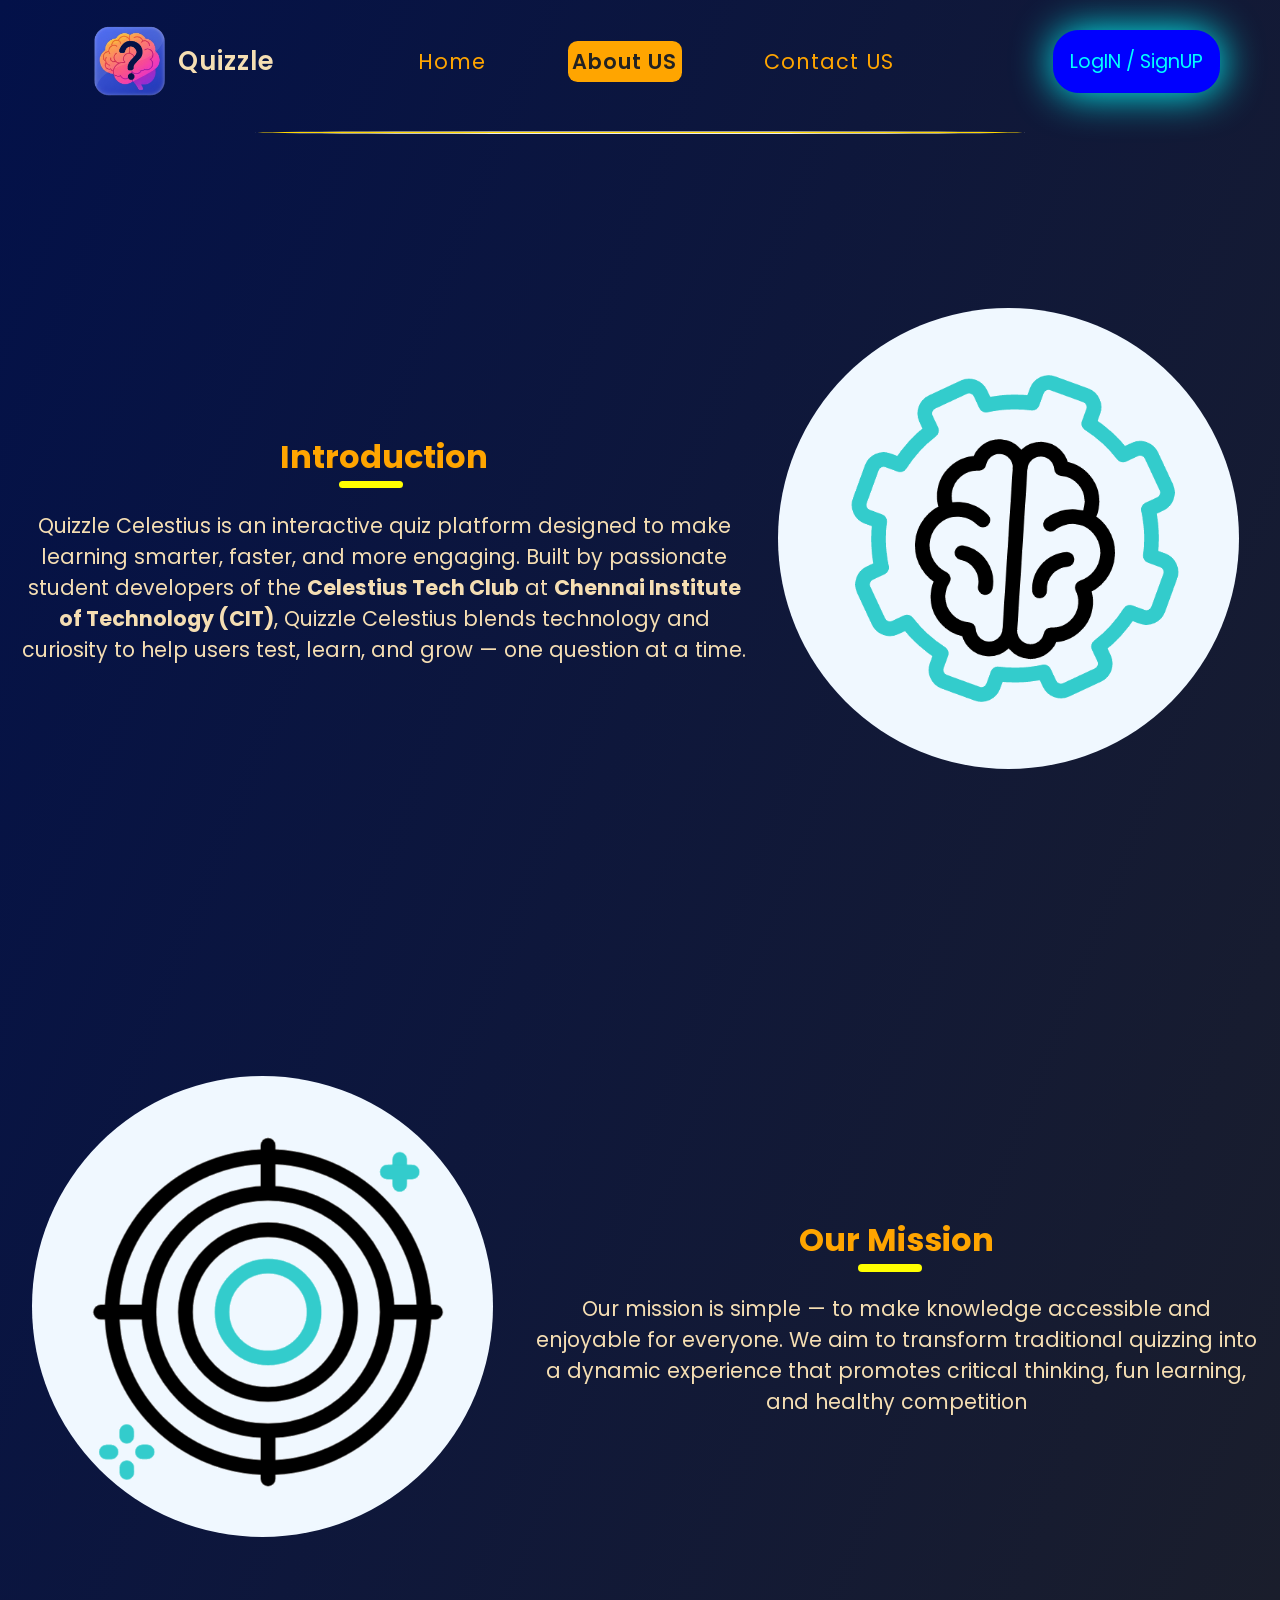
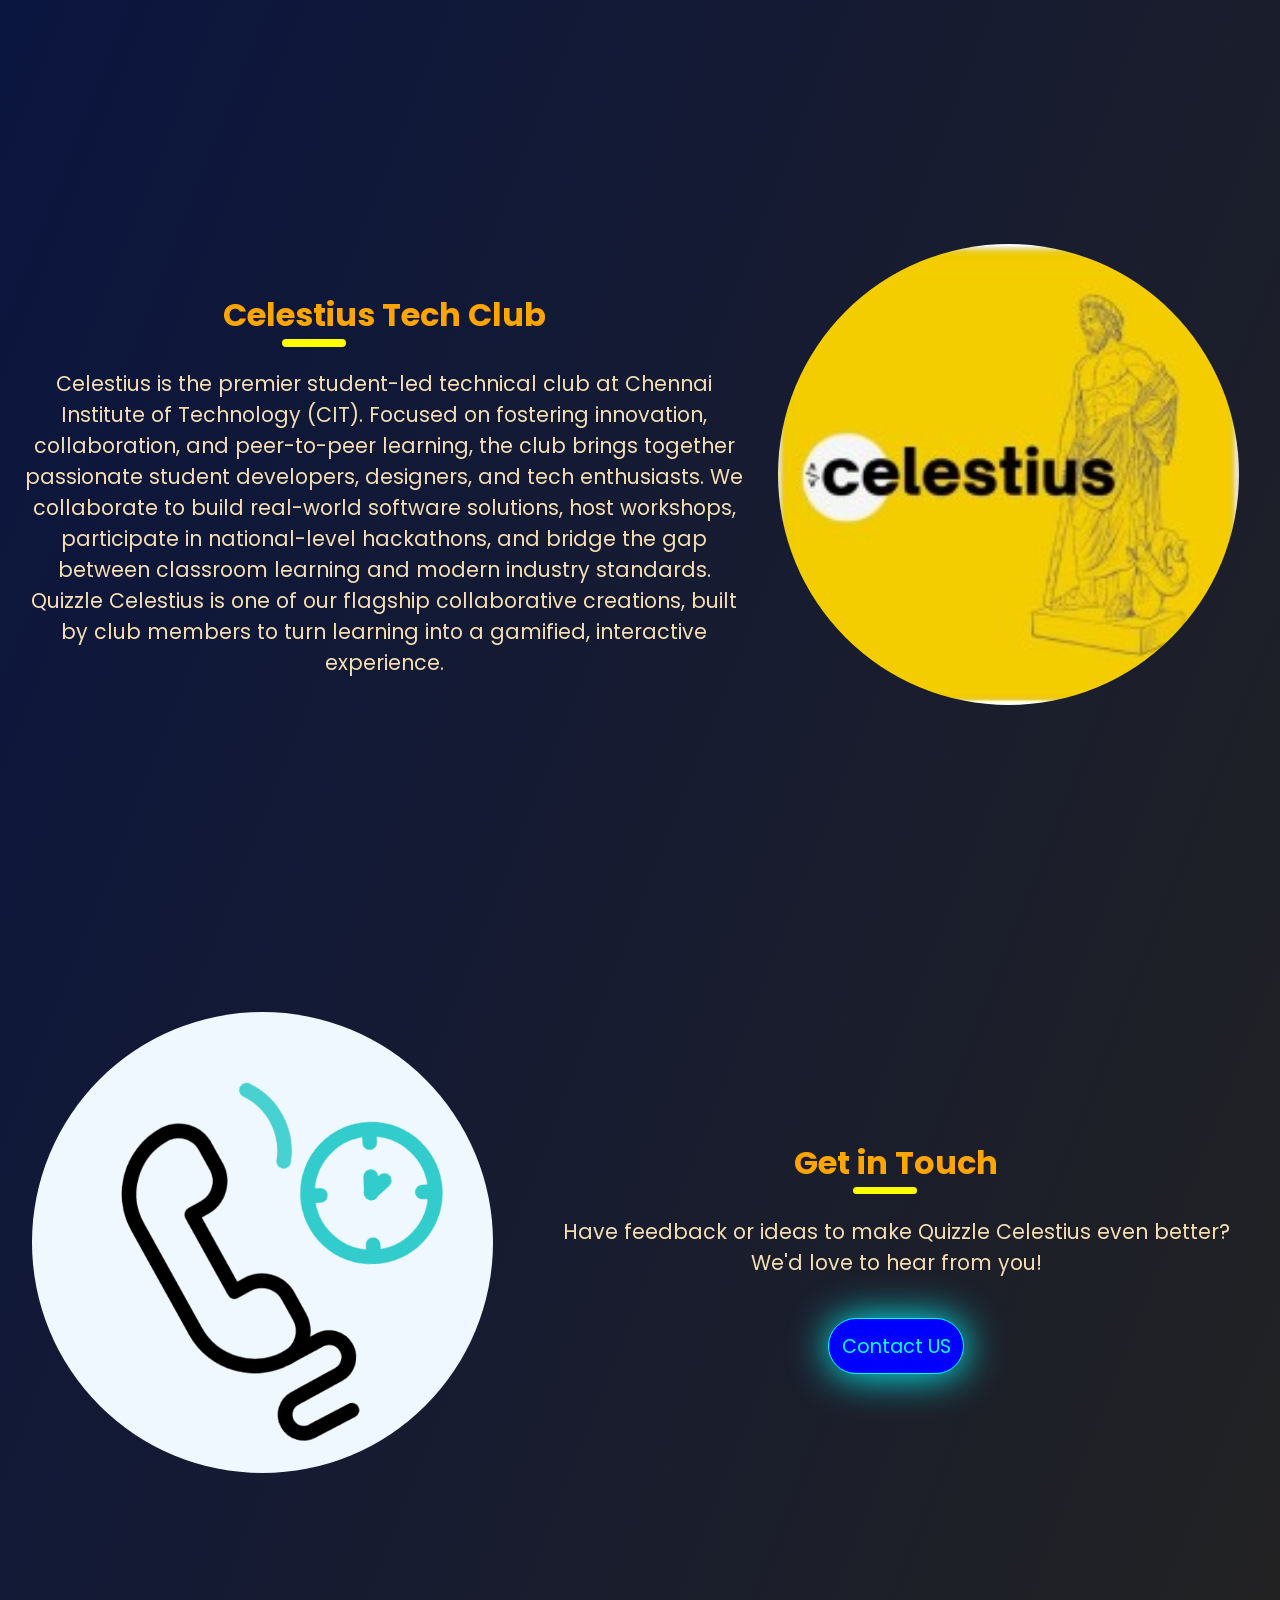
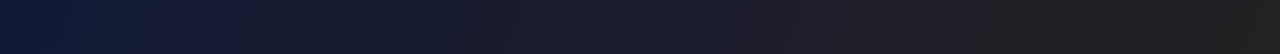
==== commit c1cc9521: "Update favicon link definitions on all public pages for maximum search engine compatibility" ====
--- a/about-us.html
+++ b/about-us.html
@@ -23,7 +23,9 @@
     <meta property="twitter:description" content="Learn about Quizzle Celestius, an interactive quiz platform created by the students of Celestius Tech Club at Chennai Institute of Technology (CIT).">
     <meta property="twitter:image" content="https://quizzle-celestius.netlify.app/Assets/Images/quizzle-logo-2-bgless.png">
 
-    <link rel="icon" href="Assets/Images/quizzle-logo-2-bgless.png">
+    <link rel="icon" type="image/png" href="Assets/Images/quizzle-logo-2-bgless.png">
+    <link rel="shortcut icon" type="image/png" href="Assets/Images/quizzle-logo-2-bgless.png">
+    <link rel="apple-touch-icon" href="Assets/Images/quizzle-logo-2-bgless.png">
     <link rel="stylesheet" href="header.css">
     <link rel="stylesheet" href="about-us.css">
 </head>
